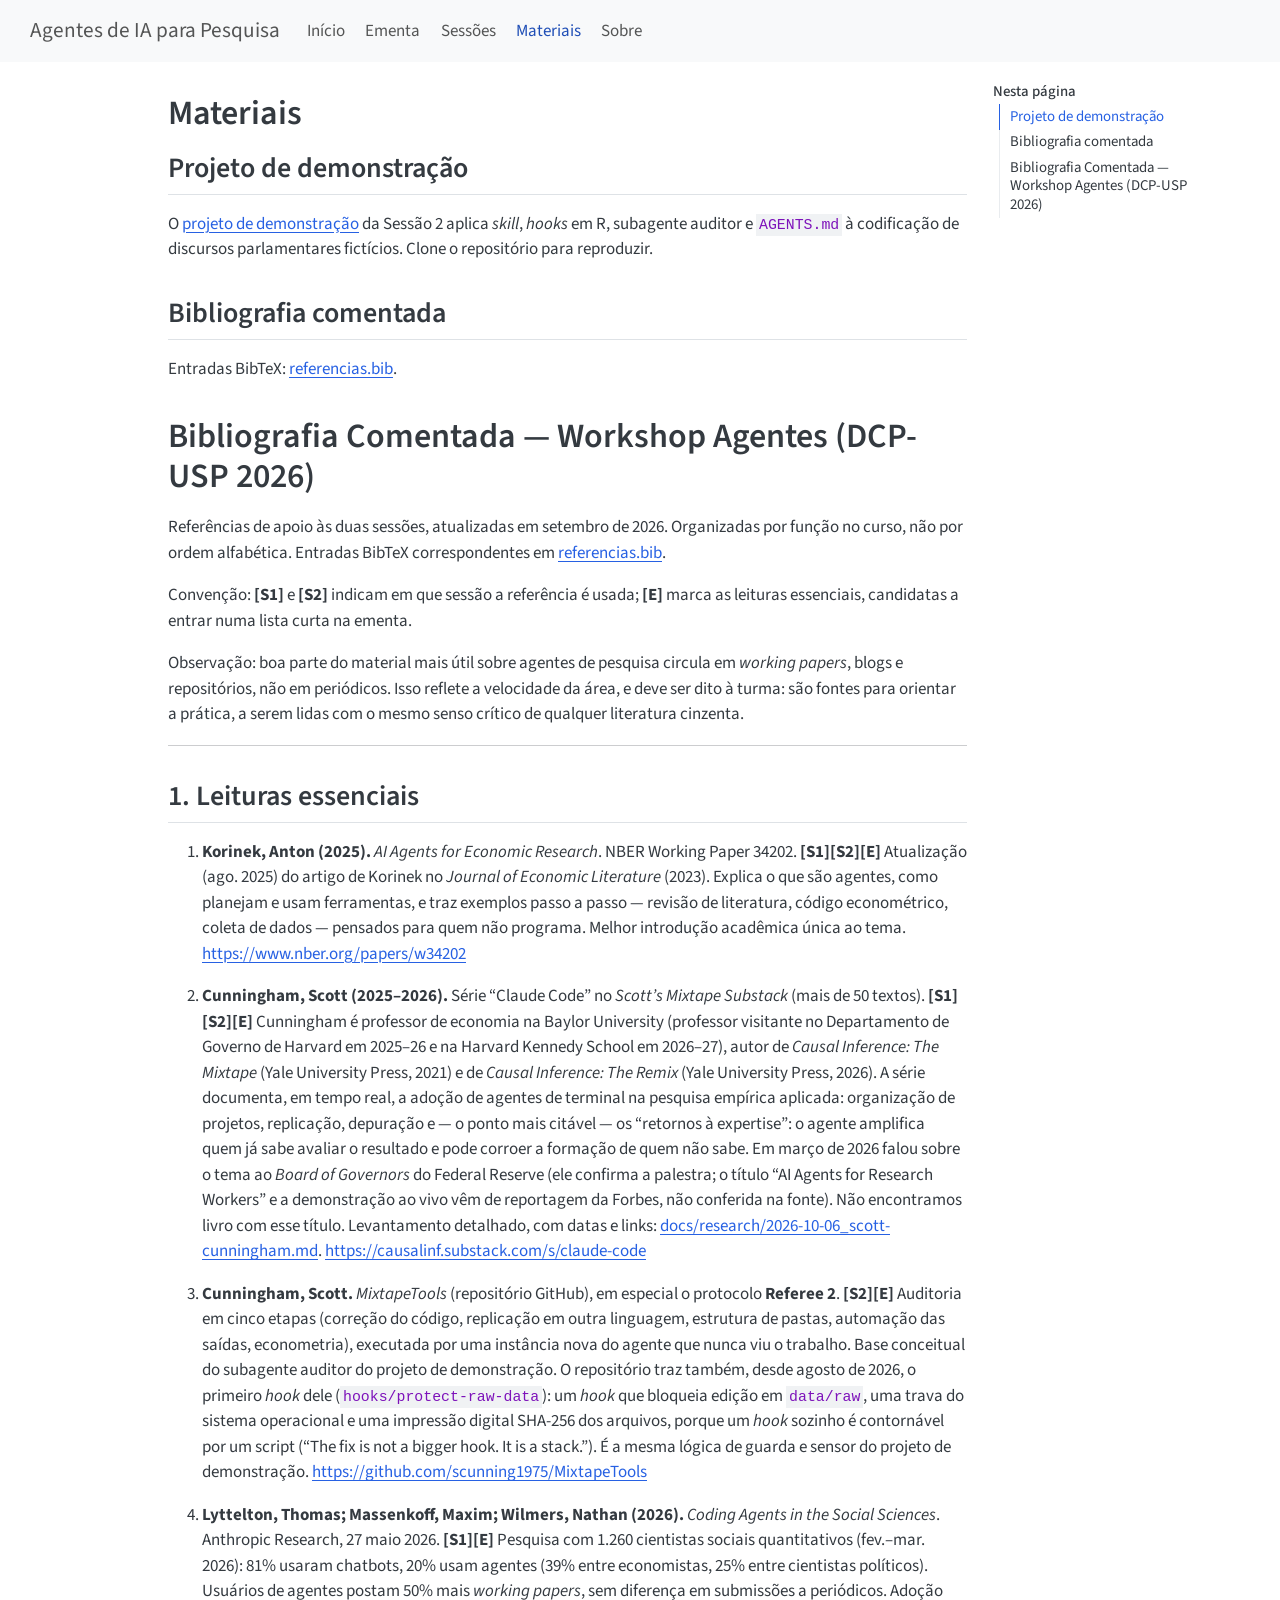
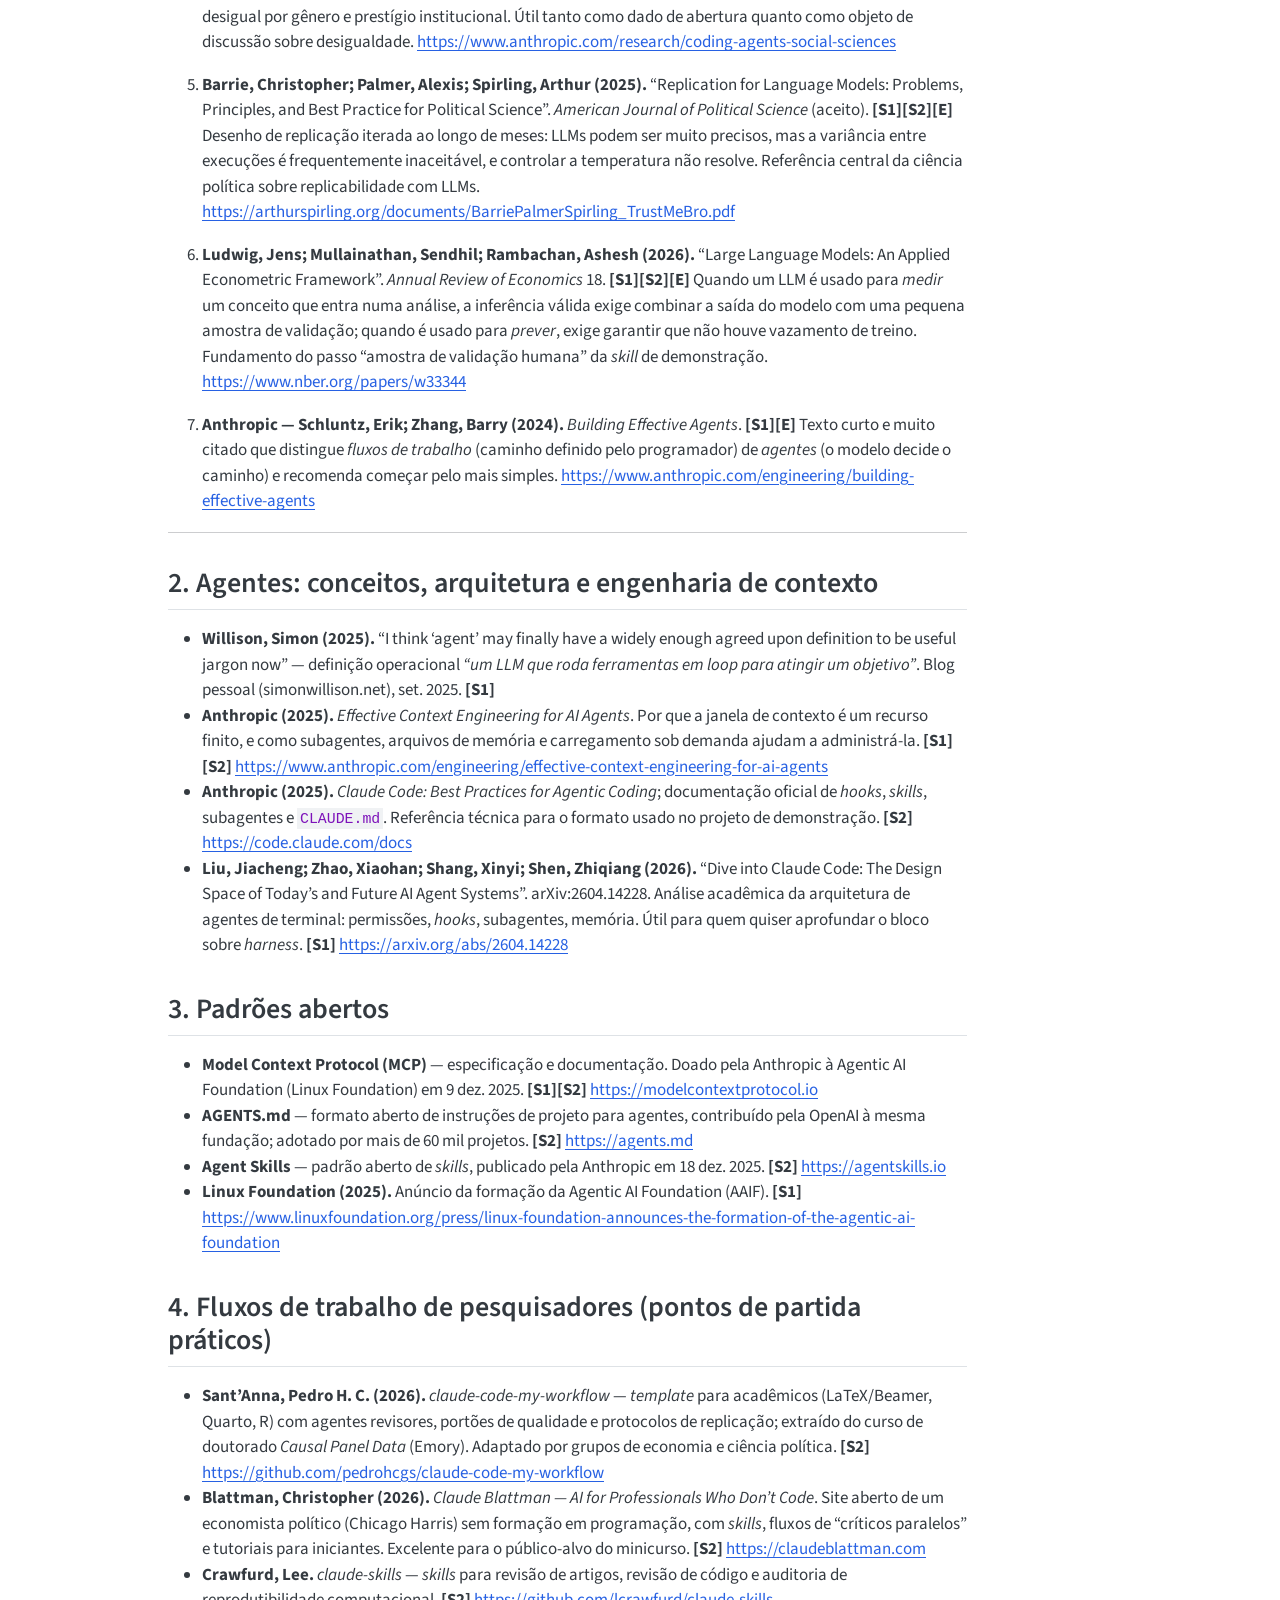
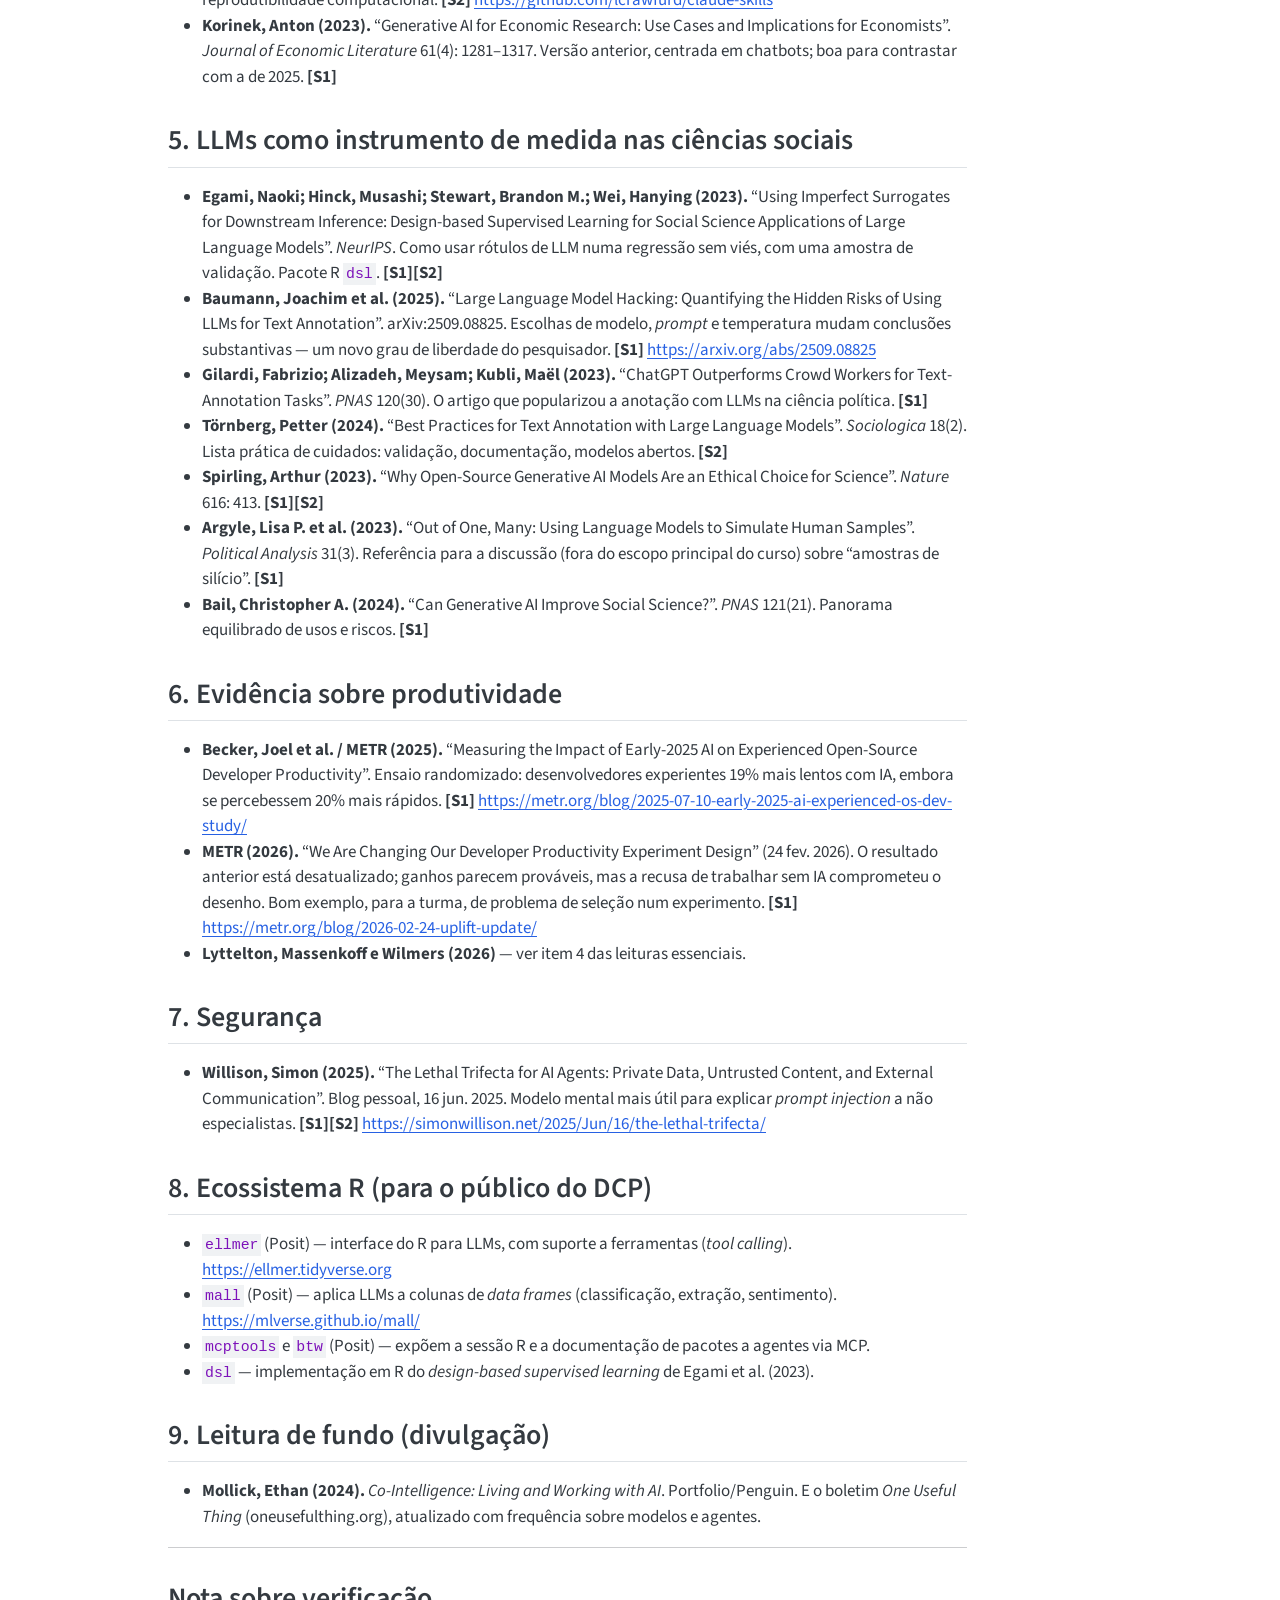
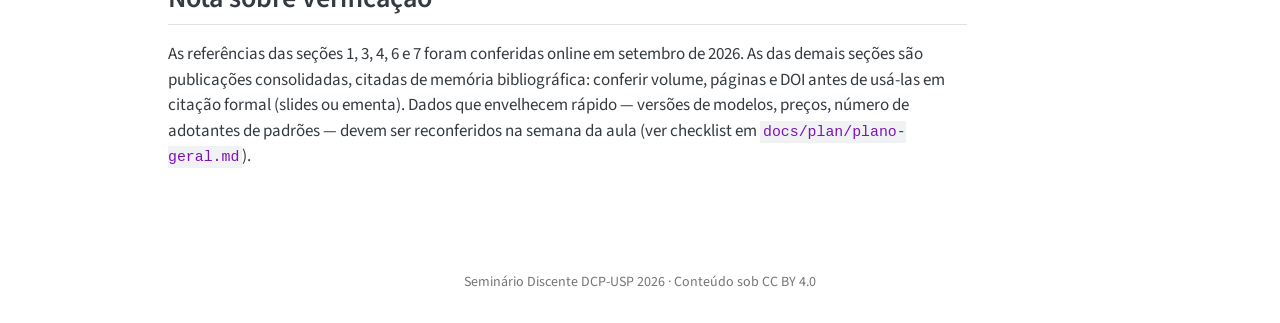
==== materials.html @ b23e2fbf "Built site for gh-pages" ====
<!DOCTYPE html>
<html xmlns="http://www.w3.org/1999/xhtml" lang="pt" xml:lang="pt"><head>

<meta charset="utf-8">
<meta name="generator" content="quarto-1.11.9">

<meta name="viewport" content="width=device-width, initial-scale=1.0, user-scalable=yes">


<title>Materiais – Agentes de IA para Pesquisa</title>
<style>
/* Default styles provided by pandoc.
** See https://pandoc.org/MANUAL.html#variables-for-html for config info.
*/
span.smallcaps{font-variant: small-caps;}
div.columns{display: flex; gap: 1.5em;}
div.column{flex: auto;}
@media screen {
div.columns{gap: min(4vw, 1.5em);}
div.column{overflow-x: auto;}
}
div.hanging-indent{margin-left: 1.5em; text-indent: -1.5em;}
ul.task-list{list-style: none;}
ul.task-list li input[type="checkbox"] {
  width: 0.8em;
  margin: 0 0.8em 0.2em -1em; /* quarto-specific, see https://github.com/quarto-dev/quarto-cli/issues/4556 */ 
  vertical-align: middle;
}
</style>


<script src="site_libs/quarto-nav/quarto-nav.js"></script>
<script src="site_libs/quarto-nav/headroom.min.js"></script>
<script src="site_libs/clipboard/clipboard.min.js"></script>
<script src="site_libs/quarto-search/autocomplete.umd.js"></script>
<script src="site_libs/quarto-search/fuse.min.js"></script>
<script src="site_libs/quarto-search/quarto-search.js"></script>
<meta name="quarto:offset" content="./">
<script src="site_libs/quarto-html/quarto.js" type="module"></script>
<script src="site_libs/quarto-html/tabsets/tabsets.js" type="module"></script>
<script src="site_libs/quarto-html/scrollable-regions/scrollable-regions.js" type="module"></script>
<script src="site_libs/quarto-html/popper.min.js"></script>
<script src="site_libs/quarto-html/tippy.umd.min.js"></script>
<script src="site_libs/quarto-html/anchor.min.js"></script>
<link href="site_libs/quarto-html/tippy.css" rel="stylesheet">
<link href="site_libs/quarto-html/quarto-syntax-highlighting-63b5708e65d6cd79cd7618c58d0c21e7.css" rel="stylesheet" id="quarto-text-highlighting-styles">
<script src="site_libs/bootstrap/bootstrap.min.js"></script>
<link href="site_libs/bootstrap/bootstrap-icons.css" rel="stylesheet">
<link href="site_libs/bootstrap/bootstrap-8d3ad9c781c51ccd60b292c95058b2c2.min.css" rel="stylesheet" append-hash="true" id="quarto-bootstrap" data-mode="light">
<script id="quarto-search-options" type="application/json">{
  "location": "navbar",
  "copy-button": false,
  "collapse-after": 3,
  "panel-placement": "end",
  "type": "overlay",
  "limit": 50,
  "keyboard-shortcut": [
    "f",
    "/",
    "s"
  ],
  "show-item-context": false,
  "language": {
    "search-no-results-text": "Nenhum resultado",
    "search-matching-documents-text": "documentos correspondentes",
    "search-copy-link-title": "Copiar link para a busca",
    "search-hide-matches-text": "Esconder correspondências adicionais",
    "search-more-match-text": "mais correspondência neste documento",
    "search-more-matches-text": "mais correspondências neste documento",
    "search-clear-button-title": "Limpar",
    "search-text-placeholder": "",
    "search-detached-cancel-button-title": "Cancelar",
    "search-submit-button-title": "Enviar",
    "search-label": "Procurar"
  }
}</script>


</head>

<body class="nav-fixed quarto-light"><a id="quarto-skip-link" class="visually-hidden-focusable" href="#quarto-document-content">Saltar para o conteúdo principal</a>

<div id="quarto-search-results"></div>
  <header id="quarto-header" class="headroom fixed-top">
    <nav class="navbar navbar-expand-lg " data-bs-theme="dark" aria-label="Sítio">
      <div class="navbar-container container-fluid">
      <div class="navbar-brand-container mx-auto">
    <a class="navbar-brand" href="./index.html">
    <span class="navbar-title">Agentes de IA para Pesquisa</span>
    </a>
  </div>
          <button class="navbar-toggler" type="button" data-bs-toggle="collapse" data-bs-target="#navbarCollapse" aria-controls="navbarCollapse" aria-expanded="false" aria-label="Alternar de navegação" onclick="if (window.quartoToggleHeadroom) { window.quartoToggleHeadroom(); }">
  <span class="navbar-toggler-icon"></span>
</button>
          <div class="collapse navbar-collapse" id="navbarCollapse">
            <ul class="navbar-nav navbar-nav-scroll me-auto">
  <li class="nav-item">
    <a class="nav-link" href="./index.html"> 
<span class="menu-text">Início</span></a>
  </li>  
  <li class="nav-item">
    <a class="nav-link" href="./llm-agents-for-research-syllabus.html"> 
<span class="menu-text">Ementa</span></a>
  </li>  
  <li class="nav-item">
    <a class="nav-link" href="./sessions/index.html"> 
<span class="menu-text">Sessões</span></a>
  </li>  
  <li class="nav-item">
    <a class="nav-link active" href="./materials.html" aria-current="page"> 
<span class="menu-text">Materiais</span></a>
  </li>  
  <li class="nav-item">
    <a class="nav-link" href="./about.html"> 
<span class="menu-text">Sobre</span></a>
  </li>  
</ul>
            <ul class="navbar-nav navbar-nav-scroll ms-auto">
  <li class="nav-item compact">
    <a class="nav-link" href="https://github.com/mancano-tales/course-llm-agents-for-research"> <i class="bi bi-github" role="img">
</i> 
<span class="menu-text"></span></a>
  </li>  
</ul>
          </div> <!-- /navcollapse -->
            <div class="quarto-navbar-tools">
</div>
            <div id="quarto-search" class="" title="Procurar"></div>
      </div> <!-- /container-fluid -->
    </nav>
</header>
<!-- content -->
<div id="quarto-content" class="quarto-container page-columns page-rows-contents page-layout-article page-navbar">
<!-- sidebar -->
<!-- margin-sidebar -->
    <div id="quarto-margin-sidebar" class="sidebar margin-sidebar">
        <nav id="TOC" role="doc-toc" aria-labelledby="toc-title" class="toc-active">
    <h2 id="toc-title">Nesta página</h2>
   
  <ul>
  <li><a href="#projeto-de-demonstração" id="toc-projeto-de-demonstração" class="nav-link active" data-scroll-target="#projeto-de-demonstração">Projeto de demonstração</a></li>
  <li><a href="#bibliografia-comentada" id="toc-bibliografia-comentada" class="nav-link" data-scroll-target="#bibliografia-comentada">Bibliografia comentada</a></li>
  <li><a href="#bibliografia-comentada-workshop-agentes-dcp-usp-2026" id="toc-bibliografia-comentada-workshop-agentes-dcp-usp-2026" class="nav-link" data-scroll-target="#bibliografia-comentada-workshop-agentes-dcp-usp-2026">Bibliografia Comentada — Workshop Agentes (DCP-USP 2026)</a>
  <ul class="collapse">
  <li><a href="#leituras-essenciais" id="toc-leituras-essenciais" class="nav-link" data-scroll-target="#leituras-essenciais">1. Leituras essenciais</a></li>
  <li><a href="#agentes-conceitos-arquitetura-e-engenharia-de-contexto" id="toc-agentes-conceitos-arquitetura-e-engenharia-de-contexto" class="nav-link" data-scroll-target="#agentes-conceitos-arquitetura-e-engenharia-de-contexto">2. Agentes: conceitos, arquitetura e engenharia de contexto</a></li>
  <li><a href="#padrões-abertos" id="toc-padrões-abertos" class="nav-link" data-scroll-target="#padrões-abertos">3. Padrões abertos</a></li>
  <li><a href="#fluxos-de-trabalho-de-pesquisadores-pontos-de-partida-práticos" id="toc-fluxos-de-trabalho-de-pesquisadores-pontos-de-partida-práticos" class="nav-link" data-scroll-target="#fluxos-de-trabalho-de-pesquisadores-pontos-de-partida-práticos">4. Fluxos de trabalho de pesquisadores (pontos de partida práticos)</a></li>
  <li><a href="#llms-como-instrumento-de-medida-nas-ciências-sociais" id="toc-llms-como-instrumento-de-medida-nas-ciências-sociais" class="nav-link" data-scroll-target="#llms-como-instrumento-de-medida-nas-ciências-sociais">5. LLMs como instrumento de medida nas ciências sociais</a></li>
  <li><a href="#evidência-sobre-produtividade" id="toc-evidência-sobre-produtividade" class="nav-link" data-scroll-target="#evidência-sobre-produtividade">6. Evidência sobre produtividade</a></li>
  <li><a href="#segurança" id="toc-segurança" class="nav-link" data-scroll-target="#segurança">7. Segurança</a></li>
  <li><a href="#ecossistema-r-para-o-público-do-dcp" id="toc-ecossistema-r-para-o-público-do-dcp" class="nav-link" data-scroll-target="#ecossistema-r-para-o-público-do-dcp">8. Ecossistema R (para o público do DCP)</a></li>
  <li><a href="#leitura-de-fundo-divulgação" id="toc-leitura-de-fundo-divulgação" class="nav-link" data-scroll-target="#leitura-de-fundo-divulgação">9. Leitura de fundo (divulgação)</a></li>
  <li><a href="#nota-sobre-verificação" id="toc-nota-sobre-verificação" class="nav-link" data-scroll-target="#nota-sobre-verificação">Nota sobre verificação</a></li>
  </ul></li>
  </ul>
</nav>
    </div>
<!-- main -->
<main class="content" id="quarto-document-content" tabindex="-1">

<header id="title-block-header" class="quarto-title-block default">
<div class="quarto-title">
<h1 class="title">Materiais</h1>
</div>



<div class="quarto-title-meta">

    
  
    
  </div>
  


</header>


<section id="projeto-de-demonstração" class="level2">
<h2 class="anchored" data-anchor-id="projeto-de-demonstração">Projeto de demonstração</h2>
<p>O <a href="https://github.com/mancano-tales/course-llm-agents-for-research/tree/main/sessions/02-practical-skills/lab/demo-project">projeto de demonstração</a> da Sessão 2 aplica <em>skill</em>, <em>hooks</em> em R, subagente auditor e <code>AGENTS.md</code> à codificação de discursos parlamentares fictícios. Clone o repositório para reproduzir.</p>
</section>
<section id="bibliografia-comentada" class="level2">
<h2 class="anchored" data-anchor-id="bibliografia-comentada">Bibliografia comentada</h2>
<p>Entradas BibTeX: <a href="referencias.bib">referencias.bib</a>.</p>
</section>
<section id="bibliografia-comentada-workshop-agentes-dcp-usp-2026" class="level1">
<h1>Bibliografia Comentada — Workshop Agentes (DCP-USP 2026)</h1>
<p>Referências de apoio às duas sessões, atualizadas em setembro de 2026. Organizadas por função no curso, não por ordem alfabética. Entradas BibTeX correspondentes em <a href="referencias.bib">referencias.bib</a>.</p>
<p>Convenção: <strong>[S1]</strong> e <strong>[S2]</strong> indicam em que sessão a referência é usada; <strong>[E]</strong> marca as leituras essenciais, candidatas a entrar numa lista curta na ementa.</p>
<p>Observação: boa parte do material mais útil sobre agentes de pesquisa circula em <em>working papers</em>, blogs e repositórios, não em periódicos. Isso reflete a velocidade da área, e deve ser dito à turma: são fontes para orientar a prática, a serem lidas com o mesmo senso crítico de qualquer literatura cinzenta.</p>
<hr>
<section id="leituras-essenciais" class="level2">
<h2 class="anchored" data-anchor-id="leituras-essenciais">1. Leituras essenciais</h2>
<ol type="1">
<li><p><strong>Korinek, Anton (2025).</strong> <em>AI Agents for Economic Research</em>. NBER Working Paper 34202. <strong>[S1][S2][E]</strong> Atualização (ago. 2025) do artigo de Korinek no <em>Journal of Economic Literature</em> (2023). Explica o que são agentes, como planejam e usam ferramentas, e traz exemplos passo a passo — revisão de literatura, código econométrico, coleta de dados — pensados para quem não programa. Melhor introdução acadêmica única ao tema. <a href="https://www.nber.org/papers/w34202" class="uri">https://www.nber.org/papers/w34202</a></p></li>
<li><p><strong>Cunningham, Scott (2025–2026).</strong> Série “Claude Code” no <em>Scott’s Mixtape Substack</em> (mais de 50 textos). <strong>[S1][S2][E]</strong> Cunningham é professor de economia na Baylor University (professor visitante no Departamento de Governo de Harvard em 2025–26 e na Harvard Kennedy School em 2026–27), autor de <em>Causal Inference: The Mixtape</em> (Yale University Press, 2021) e de <em>Causal Inference: The Remix</em> (Yale University Press, 2026). A série documenta, em tempo real, a adoção de agentes de terminal na pesquisa empírica aplicada: organização de projetos, replicação, depuração e — o ponto mais citável — os “retornos à expertise”: o agente amplifica quem já sabe avaliar o resultado e pode corroer a formação de quem não sabe. Em março de 2026 falou sobre o tema ao <em>Board of Governors</em> do Federal Reserve (ele confirma a palestra; o título “AI Agents for Research Workers” e a demonstração ao vivo vêm de reportagem da Forbes, não conferida na fonte). Não encontramos livro com esse título. Levantamento detalhado, com datas e links: <a href="https://github.com/mancano-tales/course-llm-agents-for-research/blob/main/docs/research/2026-10-06_scott-cunningham.md">docs/research/2026-10-06_scott-cunningham.md</a>. <a href="https://causalinf.substack.com/s/claude-code" class="uri">https://causalinf.substack.com/s/claude-code</a></p></li>
<li><p><strong>Cunningham, Scott.</strong> <em>MixtapeTools</em> (repositório GitHub), em especial o protocolo <strong>Referee 2</strong>. <strong>[S2][E]</strong> Auditoria em cinco etapas (correção do código, replicação em outra linguagem, estrutura de pastas, automação das saídas, econometria), executada por uma instância nova do agente que nunca viu o trabalho. Base conceitual do subagente auditor do projeto de demonstração. O repositório traz também, desde agosto de 2026, o primeiro <em>hook</em> dele (<code>hooks/protect-raw-data</code>): um <em>hook</em> que bloqueia edição em <code>data/raw</code>, uma trava do sistema operacional e uma impressão digital SHA-256 dos arquivos, porque um <em>hook</em> sozinho é contornável por um script (“The fix is not a bigger hook. It is a stack.”). É a mesma lógica de guarda e sensor do projeto de demonstração. <a href="https://github.com/scunning1975/MixtapeTools" class="uri">https://github.com/scunning1975/MixtapeTools</a></p></li>
<li><p><strong>Lyttelton, Thomas; Massenkoff, Maxim; Wilmers, Nathan (2026).</strong> <em>Coding Agents in the Social Sciences</em>. Anthropic Research, 27 maio 2026. <strong>[S1][E]</strong> Pesquisa com 1.260 cientistas sociais quantitativos (fev.–mar. 2026): 81% usaram chatbots, 20% usam agentes (39% entre economistas, 25% entre cientistas políticos). Usuários de agentes postam 50% mais <em>working papers</em>, sem diferença em submissões a periódicos. Adoção desigual por gênero e prestígio institucional. Útil tanto como dado de abertura quanto como objeto de discussão sobre desigualdade. <a href="https://www.anthropic.com/research/coding-agents-social-sciences" class="uri">https://www.anthropic.com/research/coding-agents-social-sciences</a></p></li>
<li><p><strong>Barrie, Christopher; Palmer, Alexis; Spirling, Arthur (2025).</strong> “Replication for Language Models: Problems, Principles, and Best Practice for Political Science”. <em>American Journal of Political Science</em> (aceito). <strong>[S1][S2][E]</strong> Desenho de replicação iterada ao longo de meses: LLMs podem ser muito precisos, mas a variância entre execuções é frequentemente inaceitável, e controlar a temperatura não resolve. Referência central da ciência política sobre replicabilidade com LLMs. <a href="https://arthurspirling.org/documents/BarriePalmerSpirling_TrustMeBro.pdf" class="uri">https://arthurspirling.org/documents/BarriePalmerSpirling_TrustMeBro.pdf</a></p></li>
<li><p><strong>Ludwig, Jens; Mullainathan, Sendhil; Rambachan, Ashesh (2026).</strong> “Large Language Models: An Applied Econometric Framework”. <em>Annual Review of Economics</em> 18. <strong>[S1][S2][E]</strong> Quando um LLM é usado para <em>medir</em> um conceito que entra numa análise, a inferência válida exige combinar a saída do modelo com uma pequena amostra de validação; quando é usado para <em>prever</em>, exige garantir que não houve vazamento de treino. Fundamento do passo “amostra de validação humana” da <em>skill</em> de demonstração. <a href="https://www.nber.org/papers/w33344" class="uri">https://www.nber.org/papers/w33344</a></p></li>
<li><p><strong>Anthropic — Schluntz, Erik; Zhang, Barry (2024).</strong> <em>Building Effective Agents</em>. <strong>[S1][E]</strong> Texto curto e muito citado que distingue <em>fluxos de trabalho</em> (caminho definido pelo programador) de <em>agentes</em> (o modelo decide o caminho) e recomenda começar pelo mais simples. <a href="https://www.anthropic.com/engineering/building-effective-agents" class="uri">https://www.anthropic.com/engineering/building-effective-agents</a></p></li>
</ol>
<hr>
</section>
<section id="agentes-conceitos-arquitetura-e-engenharia-de-contexto" class="level2">
<h2 class="anchored" data-anchor-id="agentes-conceitos-arquitetura-e-engenharia-de-contexto">2. Agentes: conceitos, arquitetura e engenharia de contexto</h2>
<ul>
<li><strong>Willison, Simon (2025).</strong> “I think ‘agent’ may finally have a widely enough agreed upon definition to be useful jargon now” — definição operacional <em>“um LLM que roda ferramentas em loop para atingir um objetivo”</em>. Blog pessoal (simonwillison.net), set. 2025. <strong>[S1]</strong></li>
<li><strong>Anthropic (2025).</strong> <em>Effective Context Engineering for AI Agents</em>. Por que a janela de contexto é um recurso finito, e como subagentes, arquivos de memória e carregamento sob demanda ajudam a administrá-la. <strong>[S1][S2]</strong> <a href="https://www.anthropic.com/engineering/effective-context-engineering-for-ai-agents" class="uri">https://www.anthropic.com/engineering/effective-context-engineering-for-ai-agents</a></li>
<li><strong>Anthropic (2025).</strong> <em>Claude Code: Best Practices for Agentic Coding</em>; documentação oficial de <em>hooks</em>, <em>skills</em>, subagentes e <code>CLAUDE.md</code>. Referência técnica para o formato usado no projeto de demonstração. <strong>[S2]</strong> <a href="https://code.claude.com/docs" class="uri">https://code.claude.com/docs</a></li>
<li><strong>Liu, Jiacheng; Zhao, Xiaohan; Shang, Xinyi; Shen, Zhiqiang (2026).</strong> “Dive into Claude Code: The Design Space of Today’s and Future AI Agent Systems”. arXiv:2604.14228. Análise acadêmica da arquitetura de agentes de terminal: permissões, <em>hooks</em>, subagentes, memória. Útil para quem quiser aprofundar o bloco sobre <em>harness</em>. <strong>[S1]</strong> <a href="https://arxiv.org/abs/2604.14228" class="uri">https://arxiv.org/abs/2604.14228</a></li>
</ul>
</section>
<section id="padrões-abertos" class="level2">
<h2 class="anchored" data-anchor-id="padrões-abertos">3. Padrões abertos</h2>
<ul>
<li><strong>Model Context Protocol (MCP)</strong> — especificação e documentação. Doado pela Anthropic à Agentic AI Foundation (Linux Foundation) em 9 dez. 2025. <strong>[S1][S2]</strong> <a href="https://modelcontextprotocol.io" class="uri">https://modelcontextprotocol.io</a></li>
<li><strong>AGENTS.md</strong> — formato aberto de instruções de projeto para agentes, contribuído pela OpenAI à mesma fundação; adotado por mais de 60 mil projetos. <strong>[S2]</strong> <a href="https://agents.md" class="uri">https://agents.md</a></li>
<li><strong>Agent Skills</strong> — padrão aberto de <em>skills</em>, publicado pela Anthropic em 18 dez. 2025. <strong>[S2]</strong> <a href="https://agentskills.io" class="uri">https://agentskills.io</a></li>
<li><strong>Linux Foundation (2025).</strong> Anúncio da formação da Agentic AI Foundation (AAIF). <strong>[S1]</strong> <a href="https://www.linuxfoundation.org/press/linux-foundation-announces-the-formation-of-the-agentic-ai-foundation" class="uri">https://www.linuxfoundation.org/press/linux-foundation-announces-the-formation-of-the-agentic-ai-foundation</a></li>
</ul>
</section>
<section id="fluxos-de-trabalho-de-pesquisadores-pontos-de-partida-práticos" class="level2">
<h2 class="anchored" data-anchor-id="fluxos-de-trabalho-de-pesquisadores-pontos-de-partida-práticos">4. Fluxos de trabalho de pesquisadores (pontos de partida práticos)</h2>
<ul>
<li><strong>Sant’Anna, Pedro H. C. (2026).</strong> <em>claude-code-my-workflow</em> — <em>template</em> para acadêmicos (LaTeX/Beamer, Quarto, R) com agentes revisores, portões de qualidade e protocolos de replicação; extraído do curso de doutorado <em>Causal Panel Data</em> (Emory). Adaptado por grupos de economia e ciência política. <strong>[S2]</strong> <a href="https://github.com/pedrohcgs/claude-code-my-workflow" class="uri">https://github.com/pedrohcgs/claude-code-my-workflow</a></li>
<li><strong>Blattman, Christopher (2026).</strong> <em>Claude Blattman — AI for Professionals Who Don’t Code</em>. Site aberto de um economista político (Chicago Harris) sem formação em programação, com <em>skills</em>, fluxos de “críticos paralelos” e tutoriais para iniciantes. Excelente para o público-alvo do minicurso. <strong>[S2]</strong> <a href="https://claudeblattman.com" class="uri">https://claudeblattman.com</a></li>
<li><strong>Crawfurd, Lee.</strong> <em>claude-skills</em> — <em>skills</em> para revisão de artigos, revisão de código e auditoria de reprodutibilidade computacional. <strong>[S2]</strong> <a href="https://github.com/lcrawfurd/claude-skills" class="uri">https://github.com/lcrawfurd/claude-skills</a></li>
<li><strong>Korinek, Anton (2023).</strong> “Generative AI for Economic Research: Use Cases and Implications for Economists”. <em>Journal of Economic Literature</em> 61(4): 1281–1317. Versão anterior, centrada em chatbots; boa para contrastar com a de 2025. <strong>[S1]</strong></li>
</ul>
</section>
<section id="llms-como-instrumento-de-medida-nas-ciências-sociais" class="level2">
<h2 class="anchored" data-anchor-id="llms-como-instrumento-de-medida-nas-ciências-sociais">5. LLMs como instrumento de medida nas ciências sociais</h2>
<ul>
<li><strong>Egami, Naoki; Hinck, Musashi; Stewart, Brandon M.; Wei, Hanying (2023).</strong> “Using Imperfect Surrogates for Downstream Inference: Design-based Supervised Learning for Social Science Applications of Large Language Models”. <em>NeurIPS</em>. Como usar rótulos de LLM numa regressão sem viés, com uma amostra de validação. Pacote R <code>dsl</code>. <strong>[S1][S2]</strong></li>
<li><strong>Baumann, Joachim et al.&nbsp;(2025).</strong> “Large Language Model Hacking: Quantifying the Hidden Risks of Using LLMs for Text Annotation”. arXiv:2509.08825. Escolhas de modelo, <em>prompt</em> e temperatura mudam conclusões substantivas — um novo grau de liberdade do pesquisador. <strong>[S1]</strong> <a href="https://arxiv.org/abs/2509.08825" class="uri">https://arxiv.org/abs/2509.08825</a></li>
<li><strong>Gilardi, Fabrizio; Alizadeh, Meysam; Kubli, Maël (2023).</strong> “ChatGPT Outperforms Crowd Workers for Text-Annotation Tasks”. <em>PNAS</em> 120(30). O artigo que popularizou a anotação com LLMs na ciência política. <strong>[S1]</strong></li>
<li><strong>Törnberg, Petter (2024).</strong> “Best Practices for Text Annotation with Large Language Models”. <em>Sociologica</em> 18(2). Lista prática de cuidados: validação, documentação, modelos abertos. <strong>[S2]</strong></li>
<li><strong>Spirling, Arthur (2023).</strong> “Why Open-Source Generative AI Models Are an Ethical Choice for Science”. <em>Nature</em> 616: 413. <strong>[S1][S2]</strong></li>
<li><strong>Argyle, Lisa P. et al.&nbsp;(2023).</strong> “Out of One, Many: Using Language Models to Simulate Human Samples”. <em>Political Analysis</em> 31(3). Referência para a discussão (fora do escopo principal do curso) sobre “amostras de silício”. <strong>[S1]</strong></li>
<li><strong>Bail, Christopher A. (2024).</strong> “Can Generative AI Improve Social Science?”. <em>PNAS</em> 121(21). Panorama equilibrado de usos e riscos. <strong>[S1]</strong></li>
</ul>
</section>
<section id="evidência-sobre-produtividade" class="level2">
<h2 class="anchored" data-anchor-id="evidência-sobre-produtividade">6. Evidência sobre produtividade</h2>
<ul>
<li><strong>Becker, Joel et al.&nbsp;/ METR (2025).</strong> “Measuring the Impact of Early-2025 AI on Experienced Open-Source Developer Productivity”. Ensaio randomizado: desenvolvedores experientes 19% mais lentos com IA, embora se percebessem 20% mais rápidos. <strong>[S1]</strong> <a href="https://metr.org/blog/2025-07-10-early-2025-ai-experienced-os-dev-study/" class="uri">https://metr.org/blog/2025-07-10-early-2025-ai-experienced-os-dev-study/</a></li>
<li><strong>METR (2026).</strong> “We Are Changing Our Developer Productivity Experiment Design” (24 fev. 2026). O resultado anterior está desatualizado; ganhos parecem prováveis, mas a recusa de trabalhar sem IA comprometeu o desenho. Bom exemplo, para a turma, de problema de seleção num experimento. <strong>[S1]</strong> <a href="https://metr.org/blog/2026-02-24-uplift-update/" class="uri">https://metr.org/blog/2026-02-24-uplift-update/</a></li>
<li><strong>Lyttelton, Massenkoff e Wilmers (2026)</strong> — ver item 4 das leituras essenciais.</li>
</ul>
</section>
<section id="segurança" class="level2">
<h2 class="anchored" data-anchor-id="segurança">7. Segurança</h2>
<ul>
<li><strong>Willison, Simon (2025).</strong> “The Lethal Trifecta for AI Agents: Private Data, Untrusted Content, and External Communication”. Blog pessoal, 16 jun. 2025. Modelo mental mais útil para explicar <em>prompt injection</em> a não especialistas. <strong>[S1][S2]</strong> <a href="https://simonwillison.net/2025/Jun/16/the-lethal-trifecta/" class="uri">https://simonwillison.net/2025/Jun/16/the-lethal-trifecta/</a></li>
</ul>
</section>
<section id="ecossistema-r-para-o-público-do-dcp" class="level2">
<h2 class="anchored" data-anchor-id="ecossistema-r-para-o-público-do-dcp">8. Ecossistema R (para o público do DCP)</h2>
<ul>
<li><strong><code>ellmer</code></strong> (Posit) — interface do R para LLMs, com suporte a ferramentas (<em>tool calling</em>). <a href="https://ellmer.tidyverse.org" class="uri">https://ellmer.tidyverse.org</a></li>
<li><strong><code>mall</code></strong> (Posit) — aplica LLMs a colunas de <em>data frames</em> (classificação, extração, sentimento). <a href="https://mlverse.github.io/mall/" class="uri">https://mlverse.github.io/mall/</a></li>
<li><strong><code>mcptools</code></strong> e <strong><code>btw</code></strong> (Posit) — expõem a sessão R e a documentação de pacotes a agentes via MCP.</li>
<li><strong><code>dsl</code></strong> — implementação em R do <em>design-based supervised learning</em> de Egami et al.&nbsp;(2023).</li>
</ul>
</section>
<section id="leitura-de-fundo-divulgação" class="level2">
<h2 class="anchored" data-anchor-id="leitura-de-fundo-divulgação">9. Leitura de fundo (divulgação)</h2>
<ul>
<li><strong>Mollick, Ethan (2024).</strong> <em>Co-Intelligence: Living and Working with AI</em>. Portfolio/Penguin. E o boletim <em>One Useful Thing</em> (oneusefulthing.org), atualizado com frequência sobre modelos e agentes.</li>
</ul>
<hr>
</section>
<section id="nota-sobre-verificação" class="level2">
<h2 class="anchored" data-anchor-id="nota-sobre-verificação">Nota sobre verificação</h2>
<p>As referências das seções 1, 3, 4, 6 e 7 foram conferidas online em setembro de 2026. As das demais seções são publicações consolidadas, citadas de memória bibliográfica: conferir volume, páginas e DOI antes de usá-las em citação formal (slides ou ementa). Dados que envelhecem rápido — versões de modelos, preços, número de adotantes de padrões — devem ser reconferidos na semana da aula (ver checklist em <code>docs/plan/plano-geral.md</code>).</p>


</section>
</section>

</main> <!-- /main -->
<script id="quarto-html-after-body" type="application/javascript">
  window.document.addEventListener("DOMContentLoaded", function (event) {
    const icon = "";
    const anchorJS = new window.AnchorJS();
    anchorJS.options = {
      placement: 'right',
      icon: icon
    };
    anchorJS.add('.anchored');
    const isCodeAnnotation = (el) => {
      for (const clz of el.classList) {
        if (clz.startsWith('code-annotation-')) {                     
          return true;
        }
      }
      return false;
    }
    const onCopySuccess = function(e) {
      // button target
      const button = e.trigger;
      // don't keep focus
      button.blur();
      // flash "checked"
      button.classList.add('code-copy-button-checked');
      var currentTitle = button.getAttribute("title");
      button.setAttribute("title", "Copiada");
      let tooltip;
      if (window.bootstrap) {
        button.setAttribute("data-bs-toggle", "tooltip");
        button.setAttribute("data-bs-placement", "left");
        button.setAttribute("data-bs-title", "Copiada");
        tooltip = new bootstrap.Tooltip(button, 
          { trigger: "manual", 
            customClass: "code-copy-button-tooltip",
            offset: [0, -8]});
        tooltip.show();    
      }
      setTimeout(function() {
        if (tooltip) {
          tooltip.hide();
          button.removeAttribute("data-bs-title");
          button.removeAttribute("data-bs-toggle");
          button.removeAttribute("data-bs-placement");
        }
        button.setAttribute("title", currentTitle);
        button.classList.remove('code-copy-button-checked');
      }, 1000);
      // clear code selection
      e.clearSelection();
    }
    const getTextToCopy = function(trigger) {
      const outerScaffold = trigger.parentElement.cloneNode(true);
      const codeEl = outerScaffold.querySelector('code');
      for (const childEl of codeEl.children) {
        if (isCodeAnnotation(childEl)) {
          childEl.remove();
        }
      }
      return codeEl.innerText;
    }
    const clipboard = new window.ClipboardJS('.code-copy-button:not([data-in-quarto-modal])', {
      text: getTextToCopy
    });
    clipboard.on('success', onCopySuccess);
    if (window.document.getElementById('quarto-embedded-source-code-modal')) {
      const clipboardModal = new window.ClipboardJS('.code-copy-button[data-in-quarto-modal]', {
        text: getTextToCopy,
        container: window.document.getElementById('quarto-embedded-source-code-modal')
      });
      clipboardModal.on('success', onCopySuccess);
    }
      var localhostRegex = new RegExp(/^(?:http|https):\/\/localhost\:?[0-9]*\//);
      var mailtoRegex = new RegExp(/^mailto:/);
        var filterRegex = new RegExp("https:\/\/mancano-tales\.github\.io\/course-llm-agents-for-research\/");
      var isInternal = (href) => {
          return filterRegex.test(href) || localhostRegex.test(href) || mailtoRegex.test(href);
      }
      // Inspect non-navigation links and adorn them if external
      window.quartoDecorateExternalLinks = function (root) {
     var links = (root || window.document).querySelectorAll('a[href]:not(.nav-link):not(.navbar-brand):not(.toc-action):not(.sidebar-link):not(.sidebar-item-toggle):not(.pagination-link):not(.no-external):not([aria-hidden]):not(.dropdown-item):not(.quarto-navigation-tool):not(.about-link)');
      for (var i=0; i<links.length; i++) {
        const link = links[i];
        if (!isInternal(link.href)) {
          // undo the damage that might have been done by quarto-nav.js in the case of
          // links that we want to consider external
          if (link.dataset.originalHref !== undefined) {
            link.href = link.dataset.originalHref;
          }
          if (!link.classList.contains('no-external-icon')) {
          }
        }
      }
      };
      window.quartoDecorateExternalLinks(window.document);
    // Esc closes the popup (WCAG 1.4.13) and focus leaving both trigger and
    // popup closes it (WCAG 2.4.11); tippy handles neither for interactive popups.
    const hideOnEscAndFocusOut = {
      name: 'hideOnEscAndFocusOut',
      defaultValue: true,
      fn(instance) {
        const dismiss = () => {
          // A show scheduled by the trigger delay would otherwise reopen it
          instance.clearDelayTimeouts();
          instance.hide();
        };
        const onKeyDown = (event) => {
          if (event.key !== 'Escape') {
            return;
          }
          // Keep Esc from also reaching page handlers (e.g. reveal.js overview),
          // except an open reveal.js slide menu, which Esc should close too.
          // The menu handles keys only when its keyboard option is on.
          const menuHandlesEsc = window.Reveal?.getPlugin?.('menu')?.isOpen() &&
            window.Reveal.getConfig().menu?.keyboard !== false;
          if (!menuHandlesEsc) {
            event.stopPropagation();
          }
          if (instance.popper.contains(window.document.activeElement)) {
            // Disabled while refocusing so the focus trigger does not reopen it
            instance.disable();
            instance.reference.focus();
            instance.enable();
          }
          dismiss();
        };
        const onFocusOut = (event) => {
          const target = event.relatedTarget;
          if (target && !instance.reference.contains(target) &&
              !instance.popper.contains(target)) {
            dismiss();
          }
        };
        // On the trigger too: a click trigger (code-annotations: select) has no
        // blur handling. Attached for the instance's lifetime so leaving the
        // trigger also cancels a show still pending on the trigger delay.
        instance.reference.addEventListener('focusout', onFocusOut);
        return {
          onShow() {
            window.document.addEventListener('keydown', onKeyDown, true);
            instance.popper.addEventListener('focusout', onFocusOut);
          },
          onHide() {
            window.document.removeEventListener('keydown', onKeyDown, true);
            instance.popper.removeEventListener('focusout', onFocusOut);
          },
          onDestroy() {
            instance.reference.removeEventListener('focusout', onFocusOut);
          },
        };
      },
    };
    function tippyHover(el, contentFn, onTriggerFn, onUntriggerFn) {
      const config = {
        allowHTML: true,
        maxWidth: 500,
        delay: 100,
        arrow: false,
        appendTo: function(el) {
            return el.parentElement;
        },
        interactive: true,
        interactiveBorder: 10,
        theme: 'quarto',
        placement: 'bottom-start',
        plugins: [hideOnEscAndFocusOut],
      };
      if (contentFn) {
        config.content = contentFn;
      }
      if (onTriggerFn) {
        config.onTrigger = onTriggerFn;
      }
      if (onUntriggerFn) {
        config.onUntrigger = onUntriggerFn;
      }
      window.tippy(el, config); 
    }
    const noterefs = window.document.querySelectorAll('a[role="doc-noteref"]');
    for (var i=0; i<noterefs.length; i++) {
      const ref = noterefs[i];
      tippyHover(ref, function() {
        // use id or data attribute instead here
        let href = ref.getAttribute('data-footnote-href') || ref.getAttribute('href');
        try { href = new URL(href).hash; } catch {}
        const id = href.replace(/^#\/?/, "");
        const note = window.document.getElementById(id);
        if (note) {
          return note.innerHTML;
        } else {
          return "";
        }
      });
    }
    const xrefs = window.document.querySelectorAll('a.quarto-xref');
    const processXRef = (id, note) => {
      // Strip column container classes
      const stripColumnClz = (el) => {
        el.classList.remove("page-full", "page-columns");
        if (el.children) {
          for (const child of el.children) {
            stripColumnClz(child);
          }
        }
      }
      stripColumnClz(note)
      if (id === null || id.startsWith('sec-')) {
        // Special case sections, only their first couple elements
        const container = document.createElement("div");
        if (note.children && note.children.length > 2) {
          container.appendChild(note.children[0].cloneNode(true));
          for (let i = 1; i < note.children.length; i++) {
            const child = note.children[i];
            if (child.tagName === "P" && child.innerText === "") {
              continue;
            } else {
              container.appendChild(child.cloneNode(true));
              break;
            }
          }
          if (window.Quarto?.typesetMath) {
            window.Quarto.typesetMath(container);
          }
          return container.innerHTML
        } else {
          if (window.Quarto?.typesetMath) {
            window.Quarto.typesetMath(note);
          }
          return note.innerHTML;
        }
      } else {
        // Remove any anchor links if they are present
        const anchorLink = note.querySelector('a.anchorjs-link');
        if (anchorLink) {
          anchorLink.remove();
        }
        if (window.Quarto?.typesetMath) {
          window.Quarto.typesetMath(note);
        }
        if (note.classList.contains("callout")) {
          return note.outerHTML;
        } else {
          return note.innerHTML;
        }
      }
    }
    for (var i=0; i<xrefs.length; i++) {
      const xref = xrefs[i];
      tippyHover(xref, undefined, function(instance) {
        instance.disable();
        let url = xref.getAttribute('href');
        let hash = undefined; 
        if (url.startsWith('#')) {
          hash = url;
        } else {
          try { hash = new URL(url).hash; } catch {}
        }
        if (hash) {
          const id = hash.replace(/^#\/?/, "");
          const note = window.document.getElementById(id);
          if (note !== null) {
            try {
              const html = processXRef(id, note.cloneNode(true));
              instance.setContent(html);
            } finally {
              instance.enable();
              instance.show();
            }
          } else {
            // See if we can fetch this
            fetch(url.split('#')[0])
            .then(res => res.text())
            .then(html => {
              const parser = new DOMParser();
              const htmlDoc = parser.parseFromString(html, "text/html");
              const note = htmlDoc.getElementById(id);
              if (note !== null) {
                const html = processXRef(id, note);
                instance.setContent(html);
              } 
            }).finally(() => {
              instance.enable();
              instance.show();
            });
          }
        } else {
          // See if we can fetch a full url (with no hash to target)
          // This is a special case and we should probably do some content thinning / targeting
          fetch(url)
          .then(res => res.text())
          .then(html => {
            const parser = new DOMParser();
            const htmlDoc = parser.parseFromString(html, "text/html");
            const note = htmlDoc.querySelector('main.content');
            if (note !== null) {
              // This should only happen for chapter cross references
              // (since there is no id in the URL)
              // remove the first header
              if (note.children.length > 0 && note.children[0].tagName === "HEADER") {
                note.children[0].remove();
              }
              const html = processXRef(null, note);
              instance.setContent(html);
            } 
          }).finally(() => {
            instance.enable();
            instance.show();
          });
        }
      }, function(instance) {
      });
    }
        let selectedAnnoteEl;
        const selectorForAnnotation = ( cell, annotation) => {
          let cellAttr = 'data-code-cell="' + cell + '"';
          let lineAttr = 'data-code-annotation="' +  annotation + '"';
          const selector = 'span[' + cellAttr + '][' + lineAttr + ']';
          return selector;
        }
        const selectCodeLines = (annoteEl) => {
          const doc = window.document;
          const targetCell = annoteEl.getAttribute("data-target-cell");
          const targetAnnotation = annoteEl.getAttribute("data-target-annotation");
          const annoteSpan = window.document.querySelector(selectorForAnnotation(targetCell, targetAnnotation));
          const lines = annoteSpan.getAttribute("data-code-lines").split(",");
          const lineIds = lines.map((line) => {
            return targetCell + "-" + line;
          })
          // Each band is positioned against its own containing block, which is
          // not the offsetParent of the lines, so place it from client rects.
          const placeBand = (band, firstEl, lastEl, codeBlock) => {
            const container = band.offsetParent;
            if (container === null) {
              return;
            }
            const containerRect = container.getBoundingClientRect();
            // Reveal.js scales slides with a transform, so convert client
            // pixels back to the CSS pixels of the container.
            const scale = containerRect.height / container.offsetHeight || 1;
            const firstRect = firstEl.getBoundingClientRect();
            const lastRect = lastEl.getBoundingClientRect();
            const top = (firstRect.top - containerRect.top) / scale - container.clientTop + container.scrollTop;
            const height = (lastRect.bottom - firstRect.top) / scale;
            band.style.top = top - 2 + "px";
            band.style.height = height + 4 + "px";
            if (codeBlock) {
              // Without the copy button wrapper, the containing block is wider
              // than the code block, so span the code block explicitly.
              const blockRect = codeBlock.getBoundingClientRect();
              band.style.left = (blockRect.left - containerRect.left) / scale - container.clientLeft + container.scrollLeft + "px";
              band.style.width = blockRect.width / scale + "px";
            }
          };
          if (lineIds.length > 0) {
            const el = window.document.getElementById(lineIds[0]);
            const lastEl = window.document.getElementById(lineIds[lineIds.length - 1]);
            const parent = el.parentElement.parentElement;
            // cook up a div (if necessary) and position it
            let div = window.document.getElementById("code-annotation-line-highlight");
            if (div === null) {
              div = window.document.createElement("div");
              div.setAttribute("id", "code-annotation-line-highlight");
              div.style.position = 'absolute';
              parent.appendChild(div);
            }
            placeBand(div, el, lastEl, parent.closest("div.sourceCode") || parent);
            let gutterDiv = window.document.getElementById("code-annotation-line-highlight-gutter");
            if (gutterDiv === null) {
              gutterDiv = window.document.createElement("div");
              gutterDiv.setAttribute("id", "code-annotation-line-highlight-gutter");
              gutterDiv.style.position = 'absolute';
              const codeCell = window.document.getElementById(targetCell);
              const gutter = codeCell.querySelector('.code-annotation-gutter');
              gutter.appendChild(gutterDiv);
            }
            placeBand(gutterDiv, el, lastEl);
            selectedAnnoteEl = annoteEl;
          }
        };
        const unselectCodeLines = () => {
          const elementsIds = ["code-annotation-line-highlight", "code-annotation-line-highlight-gutter"];
          elementsIds.forEach((elId) => {
            const div = window.document.getElementById(elId);
            if (div) {
              div.remove();
            }
          });
          selectedAnnoteEl = undefined;
        };
          // Handle positioning of the toggle
      window.addEventListener(
        "resize",
        throttle(() => {
          elRect = undefined;
          if (selectedAnnoteEl) {
            selectCodeLines(selectedAnnoteEl);
          }
        }, 10)
      );
      function throttle(fn, ms) {
      let throttle = false;
      let timer;
        return (...args) => {
          if(!throttle) { // first call gets through
              fn.apply(this, args);
              throttle = true;
          } else { // all the others get throttled
              if(timer) clearTimeout(timer); // cancel #2
              timer = setTimeout(() => {
                fn.apply(this, args);
                timer = throttle = false;
              }, ms);
          }
        };
      }
        // Attach click handler to the DT
        const annoteDls = window.document.querySelectorAll('dt[data-target-cell]');
        for (const annoteDlNode of annoteDls) {
          annoteDlNode.addEventListener('click', (event) => {
            const clickedEl = event.target;
            if (clickedEl !== selectedAnnoteEl) {
              unselectCodeLines();
              const activeEl = window.document.querySelector('dt[data-target-cell].code-annotation-active');
              if (activeEl) {
                activeEl.classList.remove('code-annotation-active');
              }
              selectCodeLines(clickedEl);
              clickedEl.classList.add('code-annotation-active');
            } else {
              // Unselect the line
              unselectCodeLines();
              clickedEl.classList.remove('code-annotation-active');
            }
          });
        }
    const findCites = (el) => {
      const parentEl = el.parentElement;
      if (parentEl) {
        const cites = parentEl.dataset.cites;
        if (cites) {
          return {
            el,
            cites: cites.split(' ')
          };
        } else {
          return findCites(el.parentElement)
        }
      } else {
        return undefined;
      }
    };
    var bibliorefs = window.document.querySelectorAll('a[role="doc-biblioref"]');
    for (var i=0; i<bibliorefs.length; i++) {
      const ref = bibliorefs[i];
      const citeInfo = findCites(ref);
      if (citeInfo) {
        tippyHover(citeInfo.el, function() {
          var popup = window.document.createElement('div');
          citeInfo.cites.forEach(function(cite) {
            var citeDiv = window.document.createElement('div');
            citeDiv.classList.add('hanging-indent');
            citeDiv.classList.add('csl-entry');
            var biblioDiv = window.document.getElementById('ref-' + cite);
            if (biblioDiv) {
              citeDiv.innerHTML = biblioDiv.innerHTML;
            }
            popup.appendChild(citeDiv);
          });
          return popup.innerHTML;
        });
      }
    }
  });
  </script>
  <script type="application/javascript">
  window.quartoScrollableRegionsLabels = {"code":"Código deslocável","output":"Saída deslocável"};
  </script>
</div> <!-- /content -->
<footer class="footer">
  <div class="nav-footer">
    <div class="nav-footer-left">
      &nbsp;
    </div>   
    <div class="nav-footer-center">
<p>Seminário Discente DCP-USP 2026 · Conteúdo sob CC BY 4.0</p>
</div>
    <div class="nav-footer-right">
      &nbsp;
    </div>
  </div>
</footer>




</body></html>
---- site_libs/quarto-html/quarto-syntax-highlighting-63b5708e65d6cd79cd7618c58d0c21e7.css ----
/* quarto syntax highlight colors */
:root {
  --quarto-hl-ot-color: #003B4F;
  --quarto-hl-at-color: #657422;
  --quarto-hl-ss-color: #20794D;
  --quarto-hl-an-color: #5E5E5E;
  --quarto-hl-fu-color: #4758AB;
  --quarto-hl-st-color: #20794D;
  --quarto-hl-cf-color: #003B4F;
  --quarto-hl-op-color: #5E5E5E;
  --quarto-hl-er-color: #AD0000;
  --quarto-hl-bn-color: #AD0000;
  --quarto-hl-al-color: #AD0000;
  --quarto-hl-va-color: #111111;
  --quarto-hl-bu-color: inherit;
  --quarto-hl-ex-color: inherit;
  --quarto-hl-pp-color: #AD0000;
  --quarto-hl-in-color: #5E5E5E;
  --quarto-hl-vs-color: #20794D;
  --quarto-hl-wa-color: #5E5E5E;
  --quarto-hl-do-color: #5E5E5E;
  --quarto-hl-im-color: #00769E;
  --quarto-hl-ch-color: #20794D;
  --quarto-hl-dt-color: #AD0000;
  --quarto-hl-fl-color: #AD0000;
  --quarto-hl-co-color: #5E5E5E;
  --quarto-hl-cv-color: #5E5E5E;
  --quarto-hl-cn-color: #8f5902;
  --quarto-hl-sc-color: #5E5E5E;
  --quarto-hl-dv-color: #AD0000;
  --quarto-hl-kw-color: #003B4F;
}

/* other quarto variables */
:root {
  --quarto-font-monospace: SFMono-Regular, Menlo, Monaco, Consolas, "Liberation Mono", "Courier New", monospace;
}

/* syntax highlight based on Pandoc's rules */
pre > code.sourceCode > span {
  color: #003B4F;
}

code.sourceCode > span {
  color: #003B4F;
}

div.sourceCode,
div.sourceCode pre.sourceCode {
  color: #003B4F;
}

/* Normal */
code span {
  color: #003B4F;
}

/* Alert */
code span.al {
  color: #AD0000;
  font-style: inherit;
}

/* Annotation */
code span.an {
  color: #5E5E5E;
  font-style: inherit;
}

/* Attribute */
code span.at {
  color: #657422;
  font-style: inherit;
}

/* BaseN */
code span.bn {
  color: #AD0000;
  font-style: inherit;
}

/* BuiltIn */
code span.bu {
  font-style: inherit;
}

/* ControlFlow */
code span.cf {
  color: #003B4F;
  font-weight: bold;
  font-style: inherit;
}

/* Char */
code span.ch {
  color: #20794D;
  font-style: inherit;
}

/* Constant */
code span.cn {
  color: #8f5902;
  font-style: inherit;
}

/* Comment */
code span.co {
  color: #5E5E5E;
  font-style: inherit;
}

/* CommentVar */
code span.cv {
  color: #5E5E5E;
  font-style: italic;
}

/* Documentation */
code span.do {
  color: #5E5E5E;
  font-style: italic;
}

/* DataType */
code span.dt {
  color: #AD0000;
  font-style: inherit;
}

/* DecVal */
code span.dv {
  color: #AD0000;
  font-style: inherit;
}

/* Error */
code span.er {
  color: #AD0000;
  font-style: inherit;
}

/* Extension */
code span.ex {
  font-style: inherit;
}

/* Float */
code span.fl {
  color: #AD0000;
  font-style: inherit;
}

/* Function */
code span.fu {
  color: #4758AB;
  font-style: inherit;
}

/* Import */
code span.im {
  color: #00769E;
  font-style: inherit;
}

/* Information */
code span.in {
  color: #5E5E5E;
  font-style: inherit;
}

/* Keyword */
code span.kw {
  color: #003B4F;
  font-weight: bold;
  font-style: inherit;
}

/* Operator */
code span.op {
  color: #5E5E5E;
  font-style: inherit;
}

/* Other */
code span.ot {
  color: #003B4F;
  font-style: inherit;
}

/* Preprocessor */
code span.pp {
  color: #AD0000;
  font-style: inherit;
}

/* SpecialChar */
code span.sc {
  color: #5E5E5E;
  font-style: inherit;
}

/* SpecialString */
code span.ss {
  color: #20794D;
  font-style: inherit;
}

/* String */
code span.st {
  color: #20794D;
  font-style: inherit;
}

/* Variable */
code span.va {
  color: #111111;
  font-style: inherit;
}

/* VerbatimString */
code span.vs {
  color: #20794D;
  font-style: inherit;
}

/* Warning */
code span.wa {
  color: #5E5E5E;
  font-style: italic;
}

.prevent-inlining {
  content: "</";
}

/*# sourceMappingURL=054cc16b9e9817627be6994582d2ffb5.css.map */
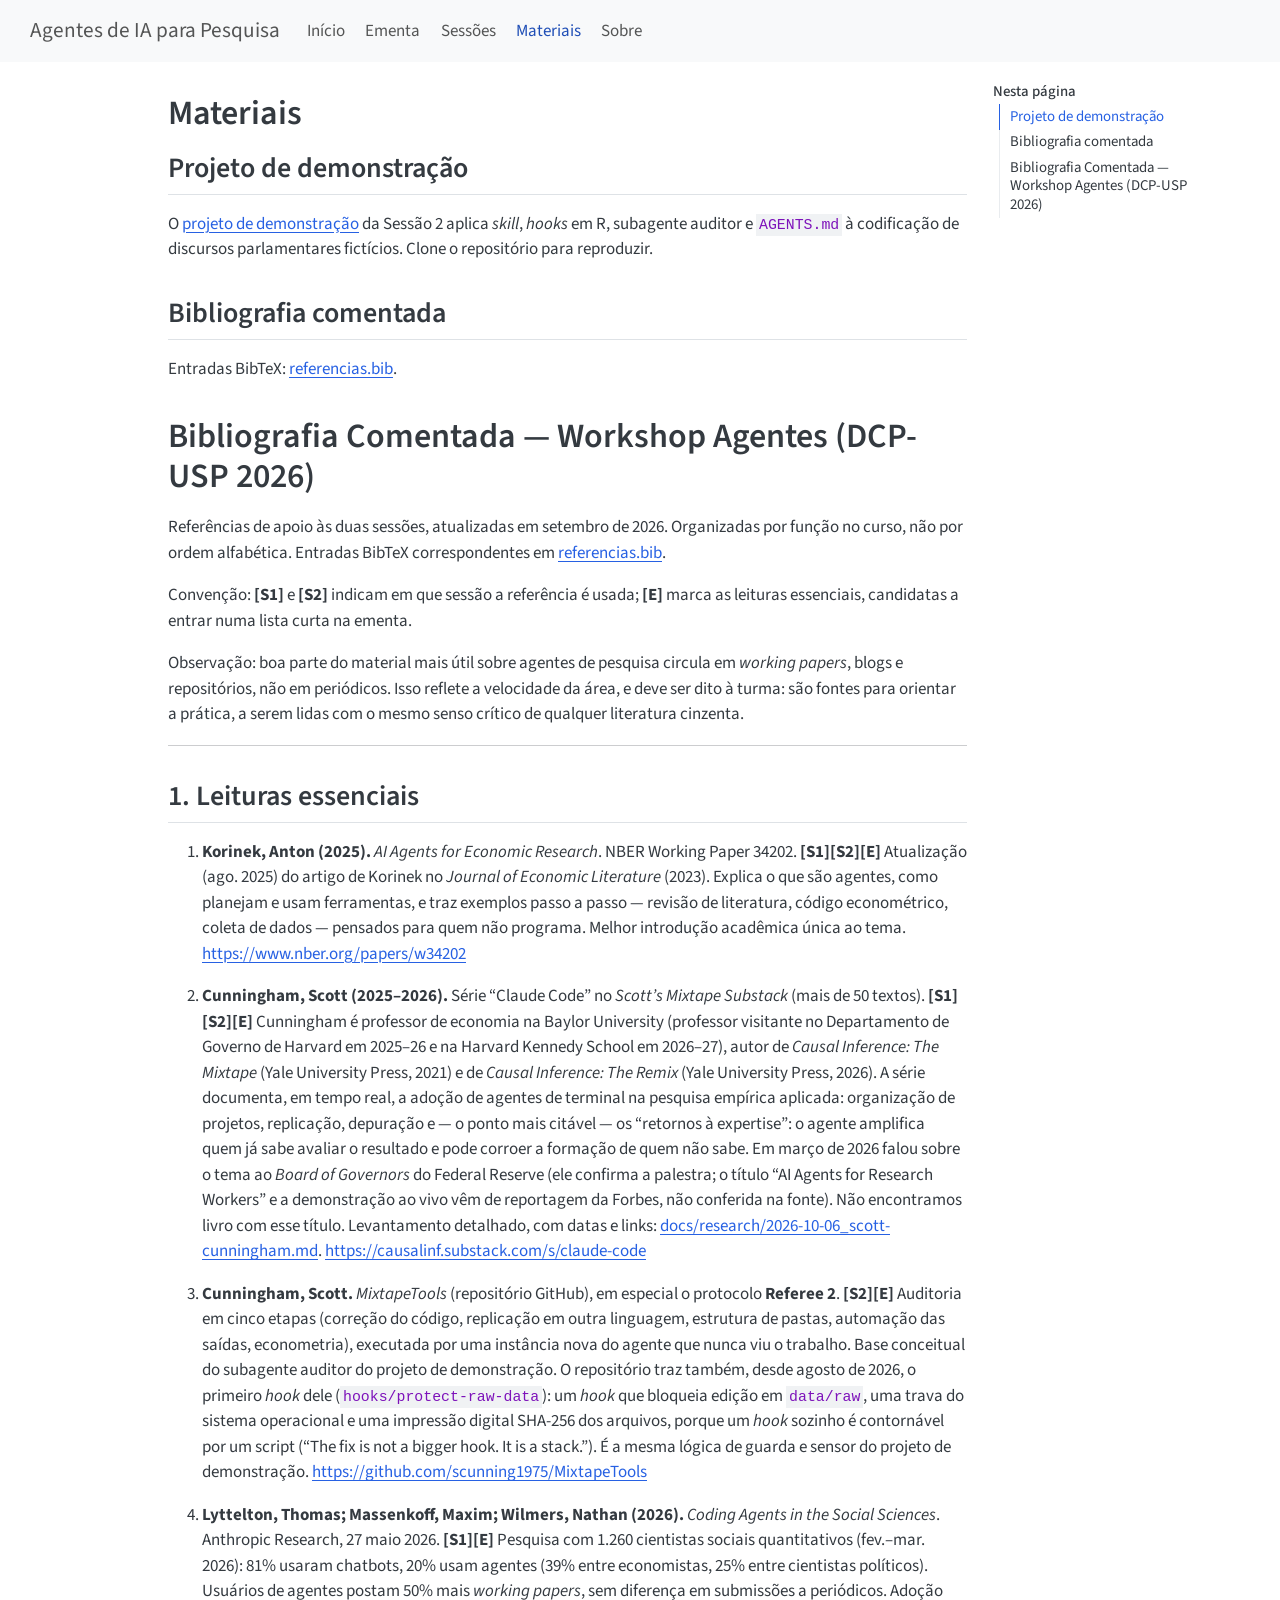
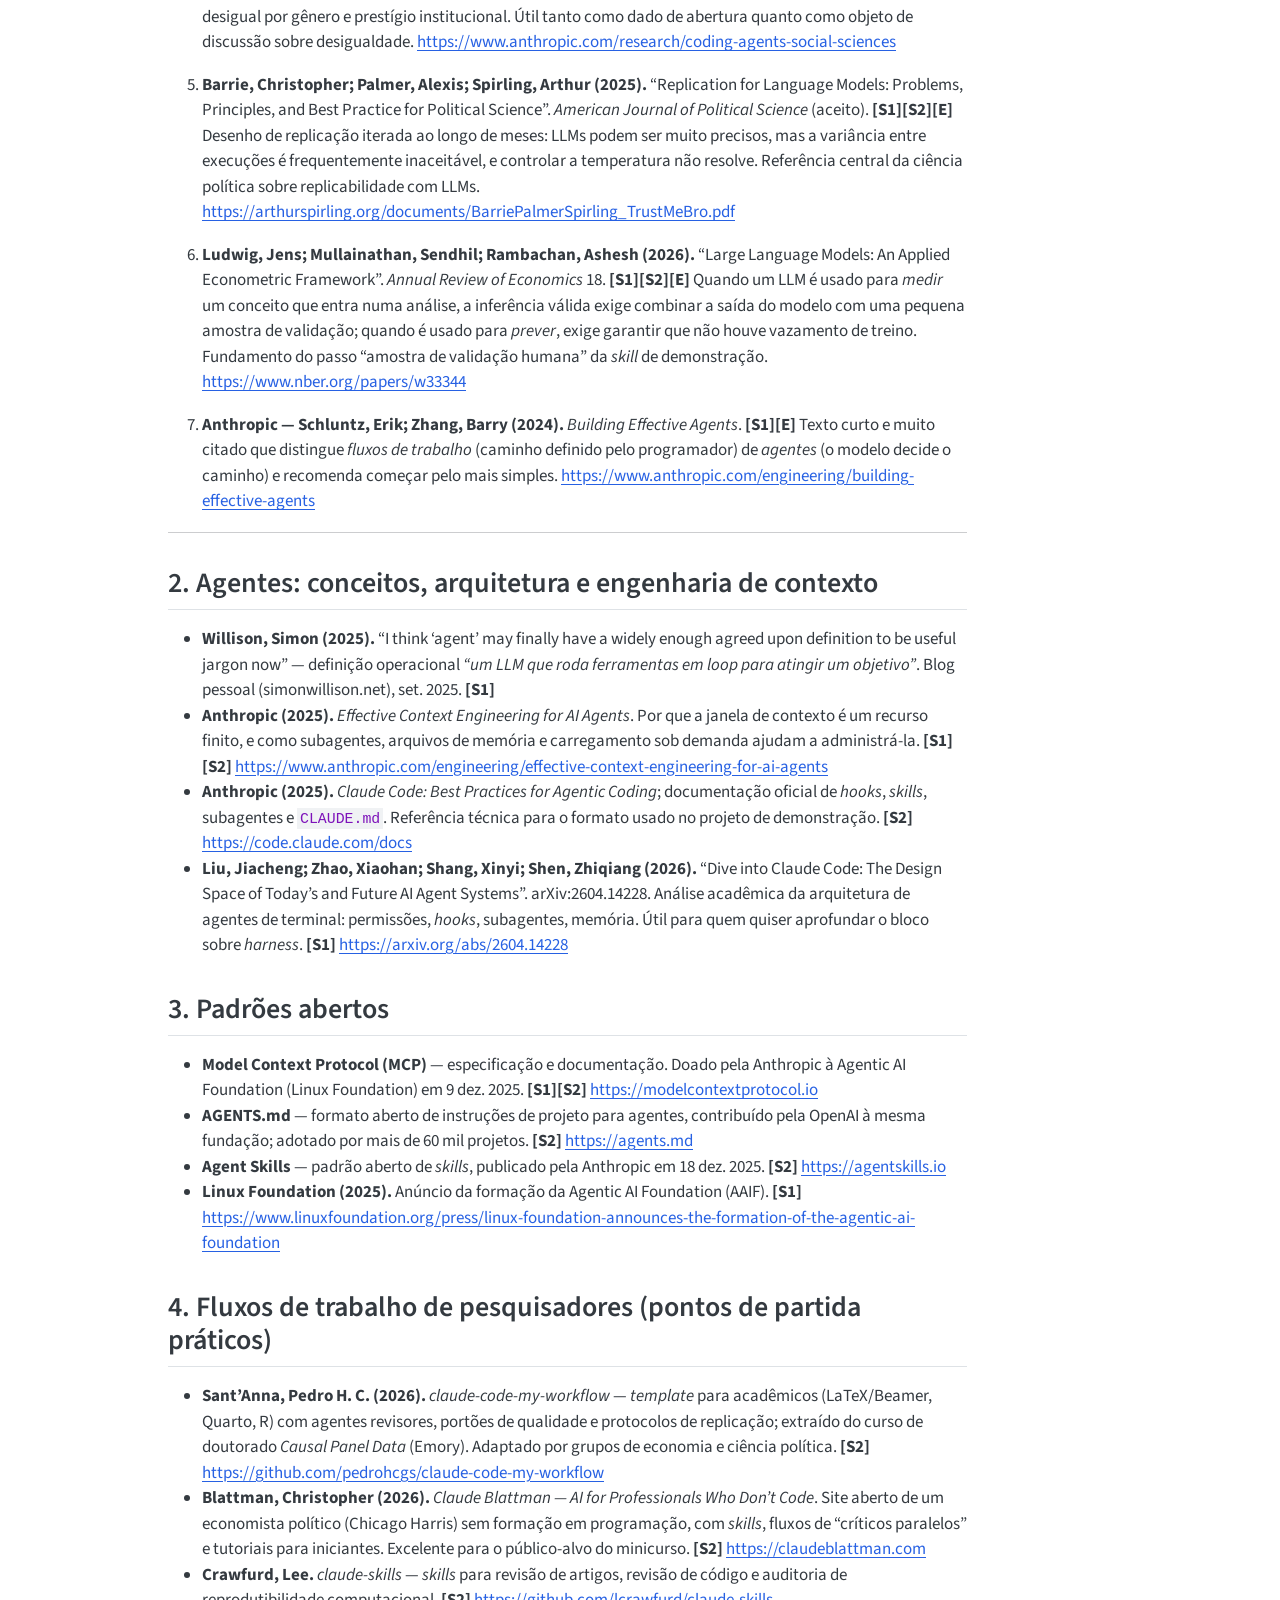
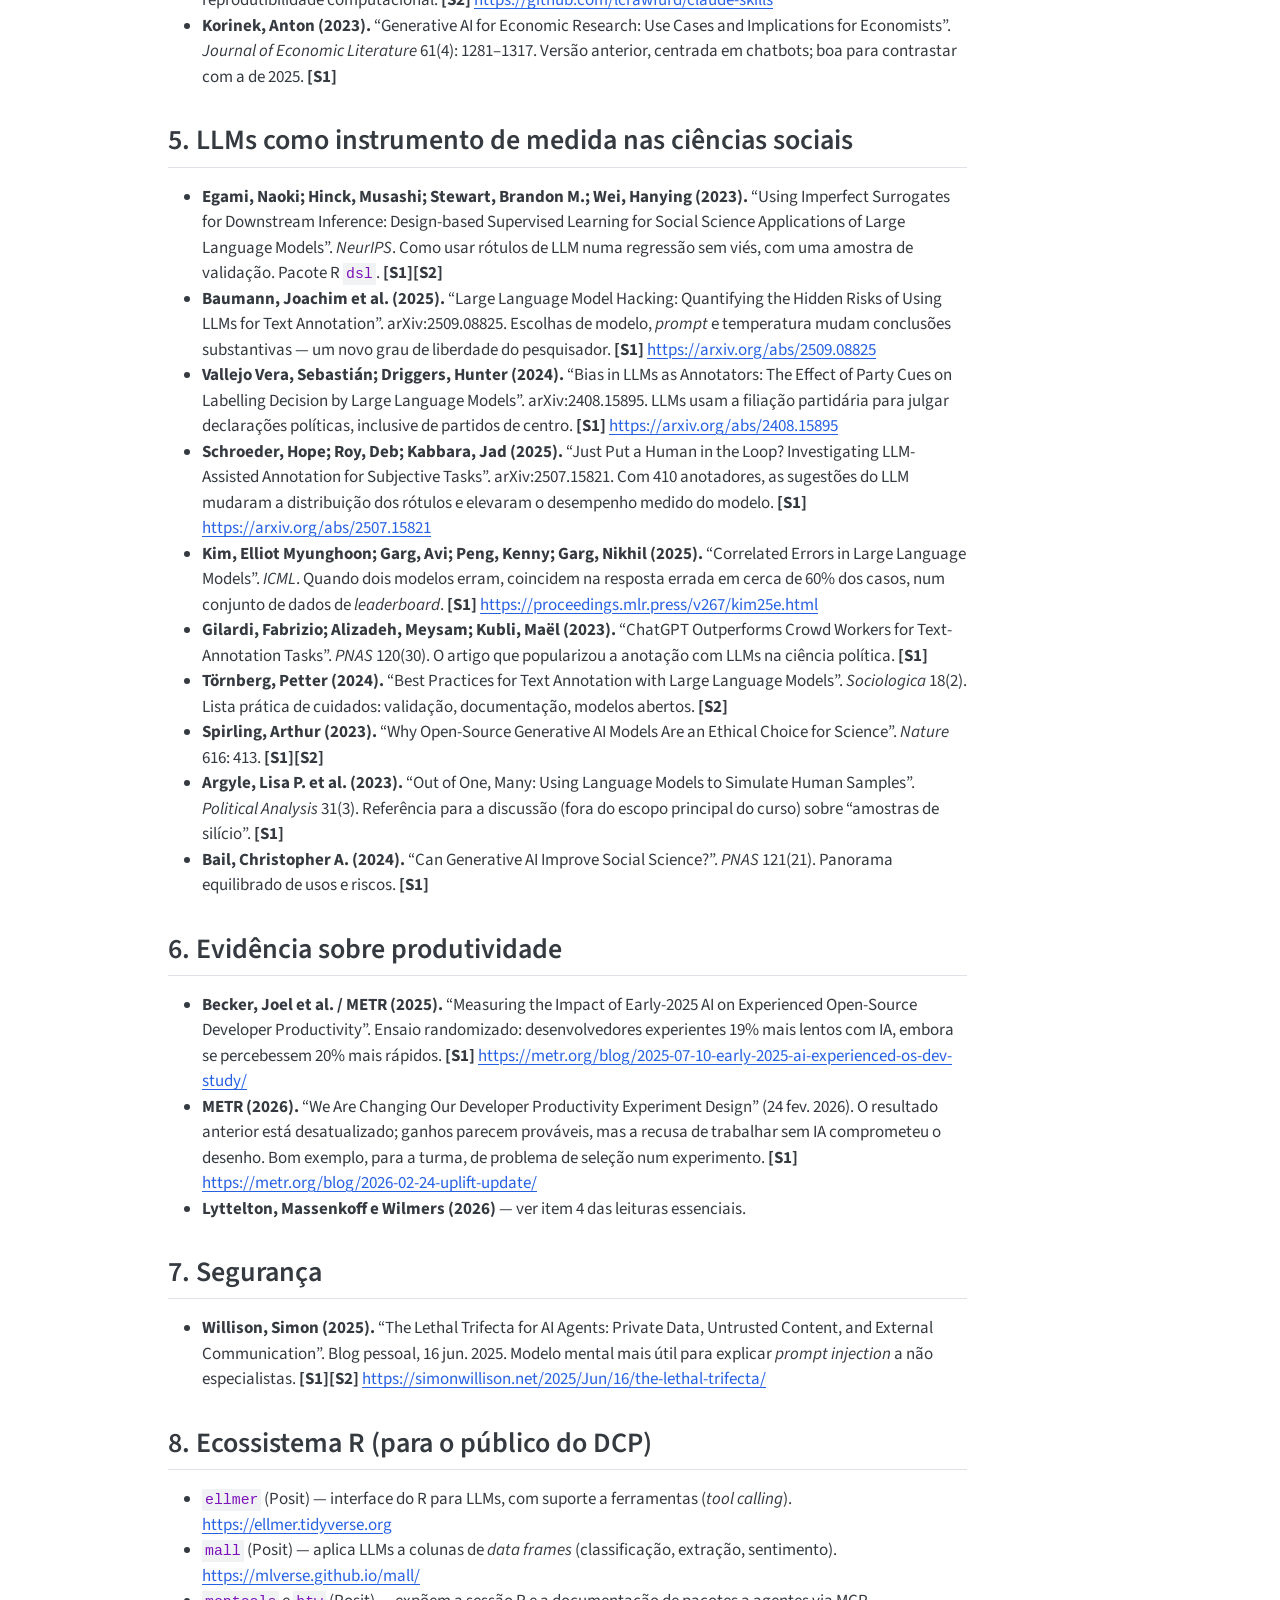
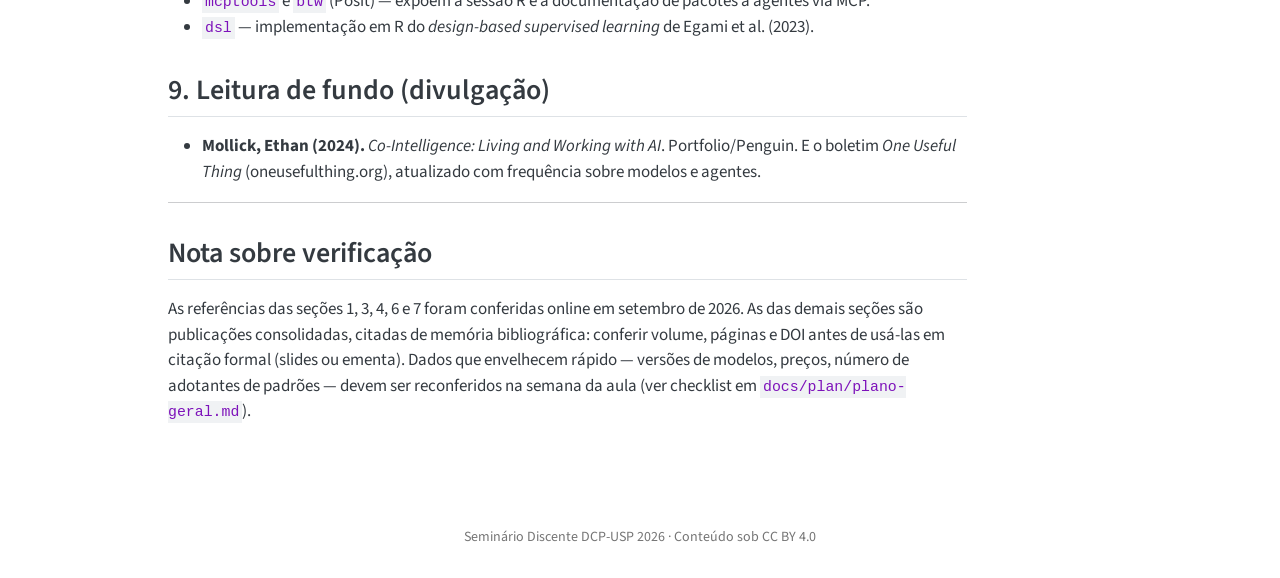
==== commit d90916d2: "Built site for gh-pages" ====
--- a/materials.html
+++ b/materials.html
@@ -237,6 +237,9 @@
 <ul>
 <li><strong>Egami, Naoki; Hinck, Musashi; Stewart, Brandon M.; Wei, Hanying (2023).</strong> “Using Imperfect Surrogates for Downstream Inference: Design-based Supervised Learning for Social Science Applications of Large Language Models”. <em>NeurIPS</em>. Como usar rótulos de LLM numa regressão sem viés, com uma amostra de validação. Pacote R <code>dsl</code>. <strong>[S1][S2]</strong></li>
 <li><strong>Baumann, Joachim et al.&nbsp;(2025).</strong> “Large Language Model Hacking: Quantifying the Hidden Risks of Using LLMs for Text Annotation”. arXiv:2509.08825. Escolhas de modelo, <em>prompt</em> e temperatura mudam conclusões substantivas — um novo grau de liberdade do pesquisador. <strong>[S1]</strong> <a href="https://arxiv.org/abs/2509.08825" class="uri">https://arxiv.org/abs/2509.08825</a></li>
+<li><strong>Vallejo Vera, Sebastián; Driggers, Hunter (2024).</strong> “Bias in LLMs as Annotators: The Effect of Party Cues on Labelling Decision by Large Language Models”. arXiv:2408.15895. LLMs usam a filiação partidária para julgar declarações políticas, inclusive de partidos de centro. <strong>[S1]</strong> <a href="https://arxiv.org/abs/2408.15895" class="uri">https://arxiv.org/abs/2408.15895</a></li>
+<li><strong>Schroeder, Hope; Roy, Deb; Kabbara, Jad (2025).</strong> “Just Put a Human in the Loop? Investigating LLM-Assisted Annotation for Subjective Tasks”. arXiv:2507.15821. Com 410 anotadores, as sugestões do LLM mudaram a distribuição dos rótulos e elevaram o desempenho medido do modelo. <strong>[S1]</strong> <a href="https://arxiv.org/abs/2507.15821" class="uri">https://arxiv.org/abs/2507.15821</a></li>
+<li><strong>Kim, Elliot Myunghoon; Garg, Avi; Peng, Kenny; Garg, Nikhil (2025).</strong> “Correlated Errors in Large Language Models”. <em>ICML</em>. Quando dois modelos erram, coincidem na resposta errada em cerca de 60% dos casos, num conjunto de dados de <em>leaderboard</em>. <strong>[S1]</strong> <a href="https://proceedings.mlr.press/v267/kim25e.html" class="uri">https://proceedings.mlr.press/v267/kim25e.html</a></li>
 <li><strong>Gilardi, Fabrizio; Alizadeh, Meysam; Kubli, Maël (2023).</strong> “ChatGPT Outperforms Crowd Workers for Text-Annotation Tasks”. <em>PNAS</em> 120(30). O artigo que popularizou a anotação com LLMs na ciência política. <strong>[S1]</strong></li>
 <li><strong>Törnberg, Petter (2024).</strong> “Best Practices for Text Annotation with Large Language Models”. <em>Sociologica</em> 18(2). Lista prática de cuidados: validação, documentação, modelos abertos. <strong>[S2]</strong></li>
 <li><strong>Spirling, Arthur (2023).</strong> “Why Open-Source Generative AI Models Are an Ethical Choice for Science”. <em>Nature</em> 616: 413. <strong>[S1][S2]</strong></li>
